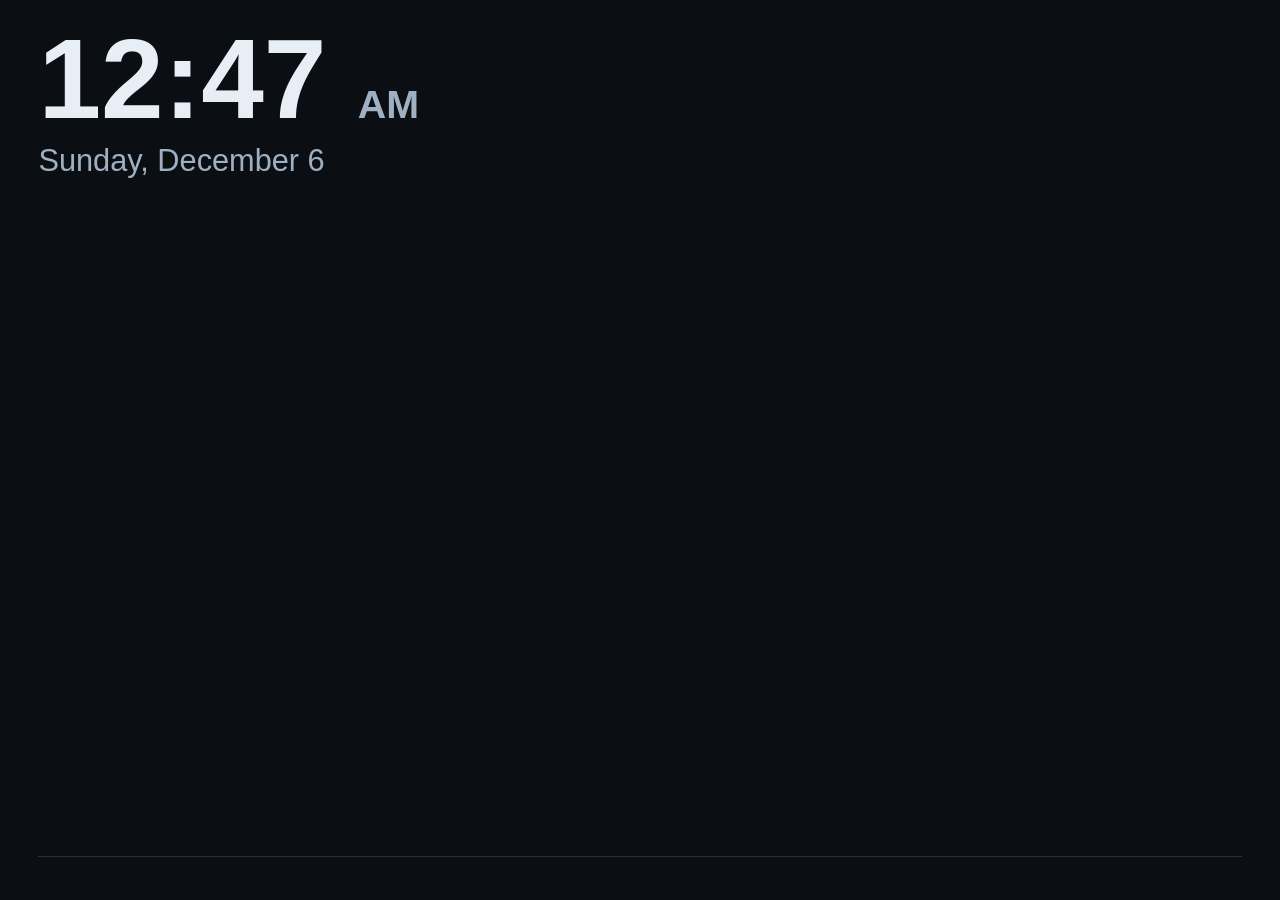
==== home-dash/site/index.html @ 2f4795a7 "Add home dashboard (Fire tablet pages + scheduled data build) Co-Authored-By: Claude Sonnet 5.5 <nor" ====
<!DOCTYPE html>
<html lang="en"><head>
<meta charset="utf-8">
<meta name="viewport" content="width=device-width, initial-scale=1">
<title>Home Dashboard</title>
<link rel="stylesheet" href="style.css">
</head><body>
<div class="wrap">
  <div class="top">
    <div><div id="clock"></div><div id="date"></div><div id="stale"></div></div>
    <div class="weather">
      <div id="temp"></div><div id="wdesc"></div><div class="days" id="days"></div>
    </div>
  </div>
  <div class="scores" id="scores"></div>
  <div class="notes" id="notes"></div>
  <div id="updated"></div>
</div>
<script src="app.js"></script>
</body></html>
---- home-dash/site/style.css ----
html { font-size: 1.6vw; }
body {
  margin: 0; height: 100vh; overflow: hidden;
  background: #0b0f14; color: #e8eef5;
  font-family: Roboto, "Helvetica Neue", Arial, sans-serif;
}
.wrap { height: 100vh; box-sizing: border-box; padding: 2.5vh 3vw; display: flex; flex-direction: column; }

.top { display: flex; justify-content: space-between; align-items: flex-start; }
#clock { font-size: 5.5rem; font-weight: 700; line-height: 1; }
#date { font-size: 1.5rem; color: #9fb0c3; margin-top: .4rem; }
.small #clock { font-size: 3.2rem; }
.small #date { font-size: 1.2rem; }

.weather { text-align: right; }
#temp { font-size: 4rem; font-weight: 700; line-height: 1; }
#wdesc { font-size: 1.3rem; color: #9fb0c3; margin-top: .3rem; }
.days { display: flex; justify-content: flex-end; margin-top: .6rem; }
.day { margin-left: 1.4rem; text-align: center; font-size: 1rem; color: #cfd9e4; }
.day b { display: block; color: #9fb0c3; font-weight: 500; }

.scores { display: flex; flex-wrap: wrap; margin: 1.2rem -.4rem 0; align-content: flex-start; }
.card { width: 50%; box-sizing: border-box; padding: .4rem; }
.in { background: #141b24; border-left: .3rem solid #2b3a4d; border-radius: .5rem; padding: .7rem 1rem; }
.card.live .in { border-left-color: #ff5252; background: #1d1519; }
.row { display: flex; justify-content: space-between; align-items: baseline; }
.name { font-size: 1.3rem; font-weight: 700; }
.lg { font-size: .75rem; color: #7d8fa3; margin-left: .5rem; font-weight: 500; }
.head { font-size: 1.3rem; }
.sub { font-size: .85rem; color: #9fb0c3; margin-top: .25rem; }
.card.live .sub { color: #ff8a8a; font-weight: 700; }

.big .name, .big .head { font-size: 1.55rem; }
.big .sub { font-size: 1rem; }
.big .in { padding: .9rem 1.2rem; }

.notes { margin-top: auto; border-top: 1px solid #243040; padding-top: .7rem; font-size: 1.15rem; color: #cfd9e4; }
.notes div { margin-top: .2rem; }
.room .notes { font-size: 1.8rem; }
.room .center { margin: auto 0; text-align: center; }
.room .center #temp { font-size: 8rem; }
.room .center #wdesc { font-size: 2rem; }
.room .center .days { justify-content: center; }
.room .center .day { font-size: 1.5rem; margin: 0 1.5rem; }

#stale { color: #ffb74d; font-size: .9rem; }
#updated { color: #5f7185; font-size: .8rem; text-align: right; margin-top: .3rem; }

.room .center .weather { text-align: center; }
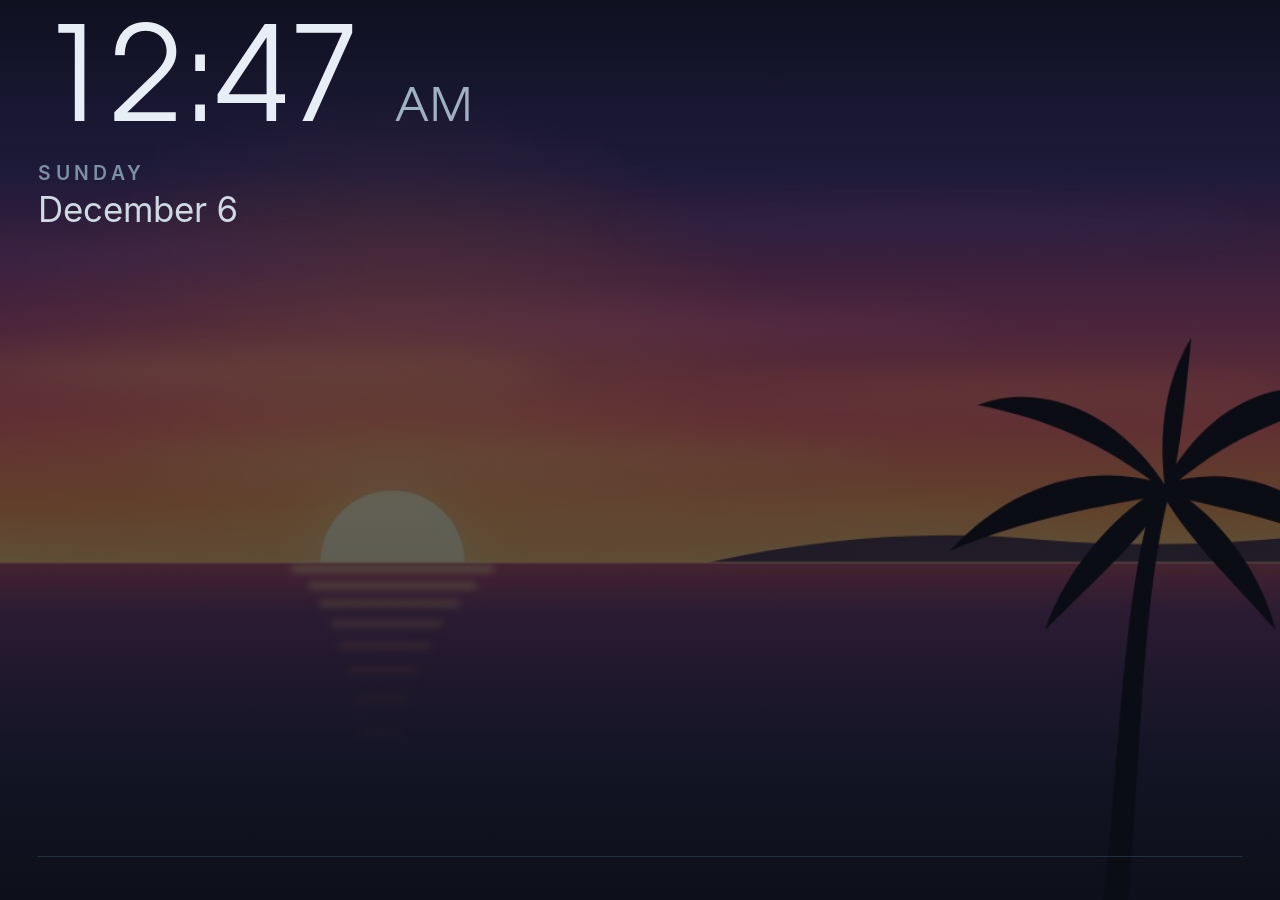
==== commit 34533e60: "Add sunrise/sunset, air quality and humidity between clock and weather Co-Authored-By: Claude Sonnet" ====
--- a/home-dash/site/index.html
+++ b/home-dash/site/index.html
@@ -8,6 +8,7 @@
 <div class="wrap">
   <div class="top">
     <div><div id="clock"></div><div id="date"></div><div id="stale"></div></div>
+    <div class="extras" id="extras"></div>
     <div class="weather">
       <div id="temp"></div><div id="wdesc"></div><div class="days" id="days"></div>
     </div>
--- a/home-dash/site/style.css
+++ b/home-dash/site/style.css
@@ -1,49 +1,127 @@
+/* Inter (SIL Open Font License) bundled in fonts/ so the tablets don't need Google. */
+@font-face { font-family: "Inter"; font-weight: 300; font-style: normal; font-display: swap; src: url("fonts/Inter-Light.woff") format("woff"); }
+@font-face { font-family: "Inter"; font-weight: 400; font-style: normal; font-display: swap; src: url("fonts/Inter-Regular.woff") format("woff"); }
+@font-face { font-family: "Inter"; font-weight: 500; font-style: normal; font-display: swap; src: url("fonts/Inter-Medium.woff") format("woff"); }
+@font-face { font-family: "Inter"; font-weight: 600; font-style: normal; font-display: swap; src: url("fonts/Inter-SemiBold.woff") format("woff"); }
+@font-face { font-family: "Inter"; font-weight: 700; font-style: normal; font-display: swap; src: url("fonts/Inter-Bold.woff") format("woff"); }
+/* Clock only: TeX Gyre Adventor (GUST Font License), subset to digits, colon, AM/PM. */
+@font-face { font-family: "Adventor"; font-weight: 400; font-style: normal; font-display: swap; src: url("fonts/TeXGyreAdventor-Regular.woff") format("woff"); }
+
 html { font-size: 1.6vw; }
 body {
   margin: 0; height: 100vh; overflow: hidden;
-  background: #0b0f14; color: #e8eef5;
-  font-family: Roboto, "Helvetica Neue", Arial, sans-serif;
+  color: #e8eef5;
+  /* Dark overlay keeps text readable; swap the file name to change the picture. */
+  background: linear-gradient(rgba(11, 15, 20, .52), rgba(11, 15, 20, .74)), url("bg-sunset.jpg") center / cover no-repeat #0b0f14;
+  font-family: "Inter", Roboto, "Helvetica Neue", Arial, sans-serif;
+  font-weight: 400;
+  -webkit-font-feature-settings: "tnum" 1, "kern" 1;
+  font-feature-settings: "tnum" 1, "kern" 1;
+  -webkit-font-smoothing: antialiased;
 }
 .wrap { height: 100vh; box-sizing: border-box; padding: 2.5vh 3vw; display: flex; flex-direction: column; }
 
 .top { display: flex; justify-content: space-between; align-items: flex-start; }
-#clock { font-size: 5.5rem; font-weight: 700; line-height: 1; }
-#date { font-size: 1.5rem; color: #9fb0c3; margin-top: .4rem; }
-.small #clock { font-size: 3.2rem; }
-.small #date { font-size: 1.2rem; }
+#clock { font-family: "Adventor", "Inter", Roboto, Arial, sans-serif; font-size: 6.4rem; font-weight: 400; line-height: .95; letter-spacing: -.01em; }
+#clock span { font-weight: 400; letter-spacing: .04em; }
+#date { margin-top: .7rem; }
+#date .wd { display: block; font-size: .95rem; font-weight: 600; letter-spacing: .22em; text-transform: uppercase; color: #7d8fa3; }
+#date .md { display: block; font-size: 1.7rem; font-weight: 400; color: #cfd9e4; margin-top: .15rem; }
+.small #clock { font-size: 3.8rem; }
+.small #date { margin-top: .4rem; }
+.small #date .wd { font-size: .8rem; }
+.small #date .md { font-size: 1.25rem; }
 
 .weather { text-align: right; }
-#temp { font-size: 4rem; font-weight: 700; line-height: 1; }
-#wdesc { font-size: 1.3rem; color: #9fb0c3; margin-top: .3rem; }
-.days { display: flex; justify-content: flex-end; margin-top: .6rem; }
-.day { margin-left: 1.4rem; text-align: center; font-size: 1rem; color: #cfd9e4; }
-.day b { display: block; color: #9fb0c3; font-weight: 500; }
+.top > div:first-child { flex-shrink: 0; }
+.extras { display: flex; flex: 1; justify-content: center; margin: .4rem .8rem 0; min-width: 0; }
+.ex { margin: 0 .35rem; padding: .45rem .6rem; background: rgba(20,27,36,.72); border-radius: .5rem; text-align: center; white-space: nowrap; }
+.exl { display: block; font-size: .65rem; font-weight: 600; letter-spacing: .14em; text-transform: uppercase; color: #7d8fa3; margin-bottom: .25rem; }
+.exv { display: block; font-size: 1.05rem; font-weight: 500; color: #e6edf5; line-height: 1.35; }
+.exs { display: block; font-size: .7rem; color: #9fb0c3; margin-top: .05rem; }
+.exv i { font-style: normal; font-size: .6rem; margin-right: .2rem; }
+.exv .up { color: #f2c14e; }
+.exv .dn2 { color: #ff9f43; }
+.exv .dot { display: inline-block; width: .6rem; height: .6rem; border-radius: 50%; margin-right: .3rem; }
+#temp { font-size: 4.6rem; font-weight: 300; line-height: 1; letter-spacing: -.02em; }
+#wdesc { font-size: 1.25rem; font-weight: 400; color: #9fb0c3; margin-top: .4rem; }
+.days { display: flex; justify-content: flex-end; margin-top: .7rem; }
+.day { margin-left: 1.5rem; text-align: center; font-size: 1rem; font-weight: 500; color: #cfd9e4; }
+.day b { display: block; color: #7d8fa3; font-weight: 600; font-size: .8rem; letter-spacing: .14em; text-transform: uppercase; margin-bottom: .15rem; }
 
-.scores { display: flex; flex-wrap: wrap; margin: 1.2rem -.4rem 0; align-content: flex-start; }
-.card { width: 50%; box-sizing: border-box; padding: .4rem; }
+.scores { display: flex; margin: .8rem -.4rem 0; align-items: flex-start; }
+.col { width: 50%; box-sizing: border-box; padding: 0 .4rem; }
+.card { box-sizing: border-box; padding: .3rem 0; }
+.lgh { display: flex; align-items: center; font-size: .8rem; font-weight: 600; letter-spacing: .18em; text-transform: uppercase; margin: .5rem 0 .1rem; }
+.lgh:after { content: ''; flex: 1; height: 1px; background: currentColor; opacity: .3; margin-left: .7rem; }
 .in { background: #141b24; border-left: .3rem solid #2b3a4d; border-radius: .5rem; padding: .7rem 1rem; }
 .card.live .in { border-left-color: #ff5252; background: #1d1519; }
-.row { display: flex; justify-content: space-between; align-items: baseline; }
-.name { font-size: 1.3rem; font-weight: 700; }
-.lg { font-size: .75rem; color: #7d8fa3; margin-left: .5rem; font-weight: 500; }
-.head { font-size: 1.3rem; }
-.sub { font-size: .85rem; color: #9fb0c3; margin-top: .25rem; }
-.card.live .sub { color: #ff8a8a; font-weight: 700; }
+.row { display: flex; flex-wrap: wrap; justify-content: space-between; align-items: baseline; }
+.name { font-size: 1.3rem; font-weight: 600; letter-spacing: -.01em; }
+.head { font-size: 1.3rem; font-weight: 500; -webkit-font-feature-settings: "tnum" 0, "kern" 1; font-feature-settings: "tnum" 0, "kern" 1; }
+.sub { font-size: .9rem; font-weight: 400; color: #9fb0c3; margin-top: .25rem; }
+.card.live .sub { color: #ff8a8a; font-weight: 600; }
 
 .big .name, .big .head { font-size: 1.55rem; }
 .big .sub { font-size: 1rem; }
 .big .in { padding: .9rem 1.2rem; }
 
-.notes { margin-top: auto; border-top: 1px solid #243040; padding-top: .7rem; font-size: 1.15rem; color: #cfd9e4; }
+.notes { margin-top: auto; border-top: 1px solid #243040; padding-top: .7rem; font-size: 1.15rem; line-height: 1.35; color: #cfd9e4; }
 .notes div { margin-top: .2rem; }
 .room .notes { font-size: 1.8rem; }
 .room .center { margin: auto 0; text-align: center; }
-.room .center #temp { font-size: 8rem; }
+.room .center #temp { font-size: 8.5rem; }
 .room .center #wdesc { font-size: 2rem; }
 .room .center .days { justify-content: center; }
 .room .center .day { font-size: 1.5rem; margin: 0 1.5rem; }
+.room .center .day b { font-size: 1rem; }
+.room .center .weather { text-align: center; }
 
-#stale { color: #ffb74d; font-size: .9rem; }
+/* Day-aware slate (full NFL Sunday, college Saturday): compact two-column rows. */
+.slate { width: 100%; }
+.games { display: flex; flex-wrap: wrap; margin: 0 -.3rem; }
+.g { width: 50%; box-sizing: border-box; padding: .12rem .3rem; }
+.gi { display: flex; justify-content: space-between; align-items: center; background: #141b24; border-left: .25rem solid #2b3a4d; border-radius: .4rem; padding: .22rem .8rem; }
+.gi.live { background: #1d1519; }
+.gm { font-size: 1.08rem; font-weight: 500; white-space: nowrap; }
+.tm { font-weight: 600; color: #cfd9e4; }
+.tm.fv { color: #ffffff; font-weight: 700; }
+.rk { font-style: normal; font-size: .72rem; color: #7d8fa3; font-weight: 600; margin-right: .25rem; }
+.rk:before { content: "#"; }
+.sc { margin: 0 .35rem; font-weight: 500; color: #9fb0c3; }
+.sc.w { color: #ffffff; font-weight: 700; }
+.dash { margin: 0 .5rem; color: #5f7185; }
+.sc + .dash { margin: 0; }
+.gs { font-size: .8rem; color: #9fb0c3; text-align: right; margin-left: .6rem; white-space: nowrap; }
+.gi.live .gs { color: #ff8a8a; font-weight: 600; }
+.gi.redz { background: #2a1518; }
+.rz { display: inline-block; background: #ff5252; color: #1a0a0c; font-size: .68rem; font-weight: 800; letter-spacing: .08em; padding: .08rem .4rem; border-radius: .25rem; margin-right: .35rem; }
+.dn { font-size: .74rem; font-weight: 500; color: #cfd9e4; margin-top: .1rem; }
+.ball { font-size: .8rem; margin-left: .25rem; }
+.flash { display: inline-block; background: #ffd54f; color: #231a00; font-size: .7rem; font-weight: 800; letter-spacing: .06em; padding: .05rem .4rem; border-radius: .25rem; margin-left: .4rem; vertical-align: .1em; -webkit-animation: blink 1s ease-in-out infinite; animation: blink 1s ease-in-out infinite; }
+@-webkit-keyframes blink { 50% { opacity: .35; } }
+@keyframes blink { 50% { opacity: .35; } }
+
+/* "Next up" cards: next game with line and TV. */
+.cards { display: flex; margin: 0 -.3rem; }
+.nc { flex: 1; min-width: 0; box-sizing: border-box; margin: .12rem .3rem; background: #141b24; border-left: .25rem solid #8ecae6; border-radius: .4rem; padding: .4rem .8rem; }
+.cards.one .nc { flex: none; width: 50%; max-width: 31rem; }
+.nr { display: flex; justify-content: space-between; align-items: baseline; }
+.nt { font-size: 1.05rem; font-weight: 600; }
+.ntv { font-size: .75rem; font-weight: 600; letter-spacing: .06em; color: #9fb0c3; margin-left: .5rem; }
+.nm { font-size: .88rem; color: #cfd9e4; margin-top: .12rem; }
+.nl { font-size: .88rem; font-weight: 600; color: #e6c07b; margin-top: .08rem; }
+.nolx { color: #7d8fa3; font-weight: 400; }
+@media (max-width: 1100px) { .nm, .nl { font-size: .98rem; } .ntv { font-size: .85rem; } }
+
+#stale { color: #ffb74d; font-size: .9rem; font-weight: 500; }
 #updated { color: #5f7185; font-size: .8rem; text-align: right; margin-top: .3rem; }
 
-.room .center .weather { text-align: center; }
+/* Smaller screens (Fire 7, 1024 wide): bump the small text so it stays readable. */
+@media (max-width: 1100px) {
+  .sub { font-size: 1.05rem; }
+  .big .sub { font-size: 1rem; }
+  .lgh { font-size: .9rem; }
+  #updated { font-size: .95rem; }
+  .day b { font-size: .9rem; }
+}
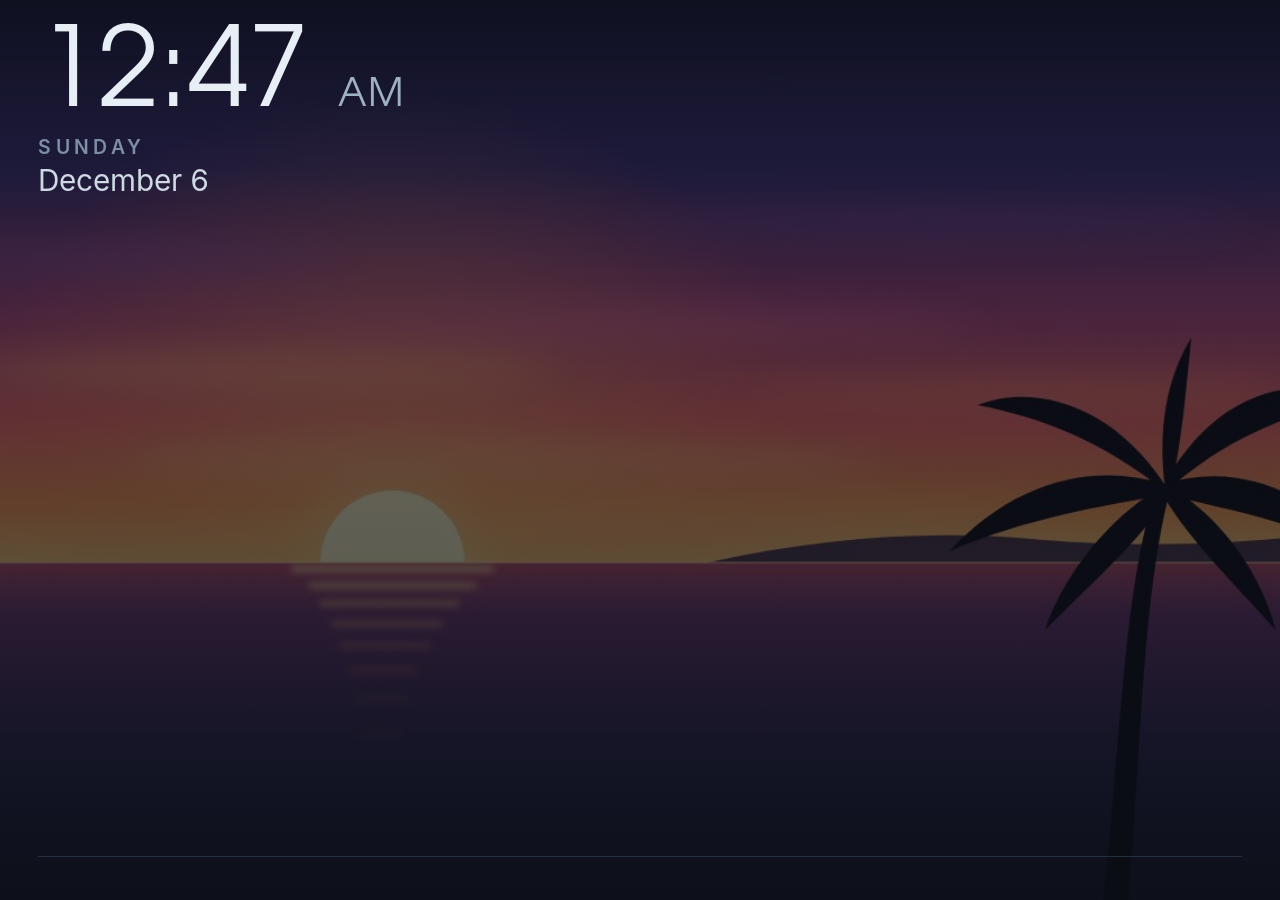
==== commit 091f0bff: "Hourly forecast (3 rolling hours) top right; 10-day forecast strip below scores Co-Authored-By: Clau" ====
--- a/home-dash/site/index.html
+++ b/home-dash/site/index.html
@@ -4,16 +4,17 @@
 <meta name="viewport" content="width=device-width, initial-scale=1">
 <title>Home Dashboard</title>
 <link rel="stylesheet" href="style.css">
-</head><body>
+</head><body class="main">
 <div class="wrap">
   <div class="top">
     <div><div id="clock"></div><div id="date"></div><div id="stale"></div></div>
     <div class="extras" id="extras"></div>
     <div class="weather">
-      <div id="temp"></div><div id="wdesc"></div><div class="days" id="days"></div>
+      <div id="temp"></div><div id="wdesc"></div><div class="days" id="hourly"></div>
     </div>
   </div>
   <div class="scores" id="scores"></div>
+  <div class="fc" id="forecast"></div>
   <div class="notes" id="notes"></div>
   <div id="updated"></div>
 </div>
--- a/home-dash/site/style.css
+++ b/home-dash/site/style.css
@@ -125,3 +125,24 @@
   #updated { font-size: .95rem; }
   .day b { font-size: .9rem; }
 }
+
+/* Hourly (top right) and 10-day strip (below scores) */
+.pop { display: block; font-size: .75rem; color: #6cb6ff; font-weight: 600; margin-top: .1rem; }
+.fc { display: flex; margin: .4rem -.2rem 0; }
+.fd { flex: 1; min-width: 0; margin: 0 .2rem; padding: .25rem .1rem; background: rgba(20,27,36,.72); border-radius: .5rem; text-align: center; }
+.fd b { display: block; font-size: .7rem; font-weight: 600; letter-spacing: .12em; text-transform: uppercase; color: #7d8fa3; }
+.fd .fi { display: block; font-size: 1.05rem; line-height: 1.35; white-space: nowrap; }
+.fd .fh { display: inline; font-size: .95rem; font-weight: 600; color: #e6edf5; }
+.fd .fl { display: inline; font-size: .95rem; color: #7d8fa3; margin-left: .4rem; }
+.fd .pp { font-size: .65rem; font-weight: 600; color: #6cb6ff; margin-left: .15rem; }
+
+/* Main display: tighten vertical space so a full Sunday slate + hourly + 10-day strip still fit */
+.main #clock { font-size: 5.4rem; }
+.main #date { margin-top: .35rem; }
+.main #date .md { font-size: 1.45rem; }
+.main .g { padding: .08rem .3rem; }
+.main .gi { padding: .12rem .8rem; }
+.main .lgh { margin: .3rem 0 0; }
+.main #temp { font-size: 4rem; }
+.main #wdesc { font-size: 1.1rem; margin-top: .25rem; }
+.main .days { margin-top: .4rem; }
